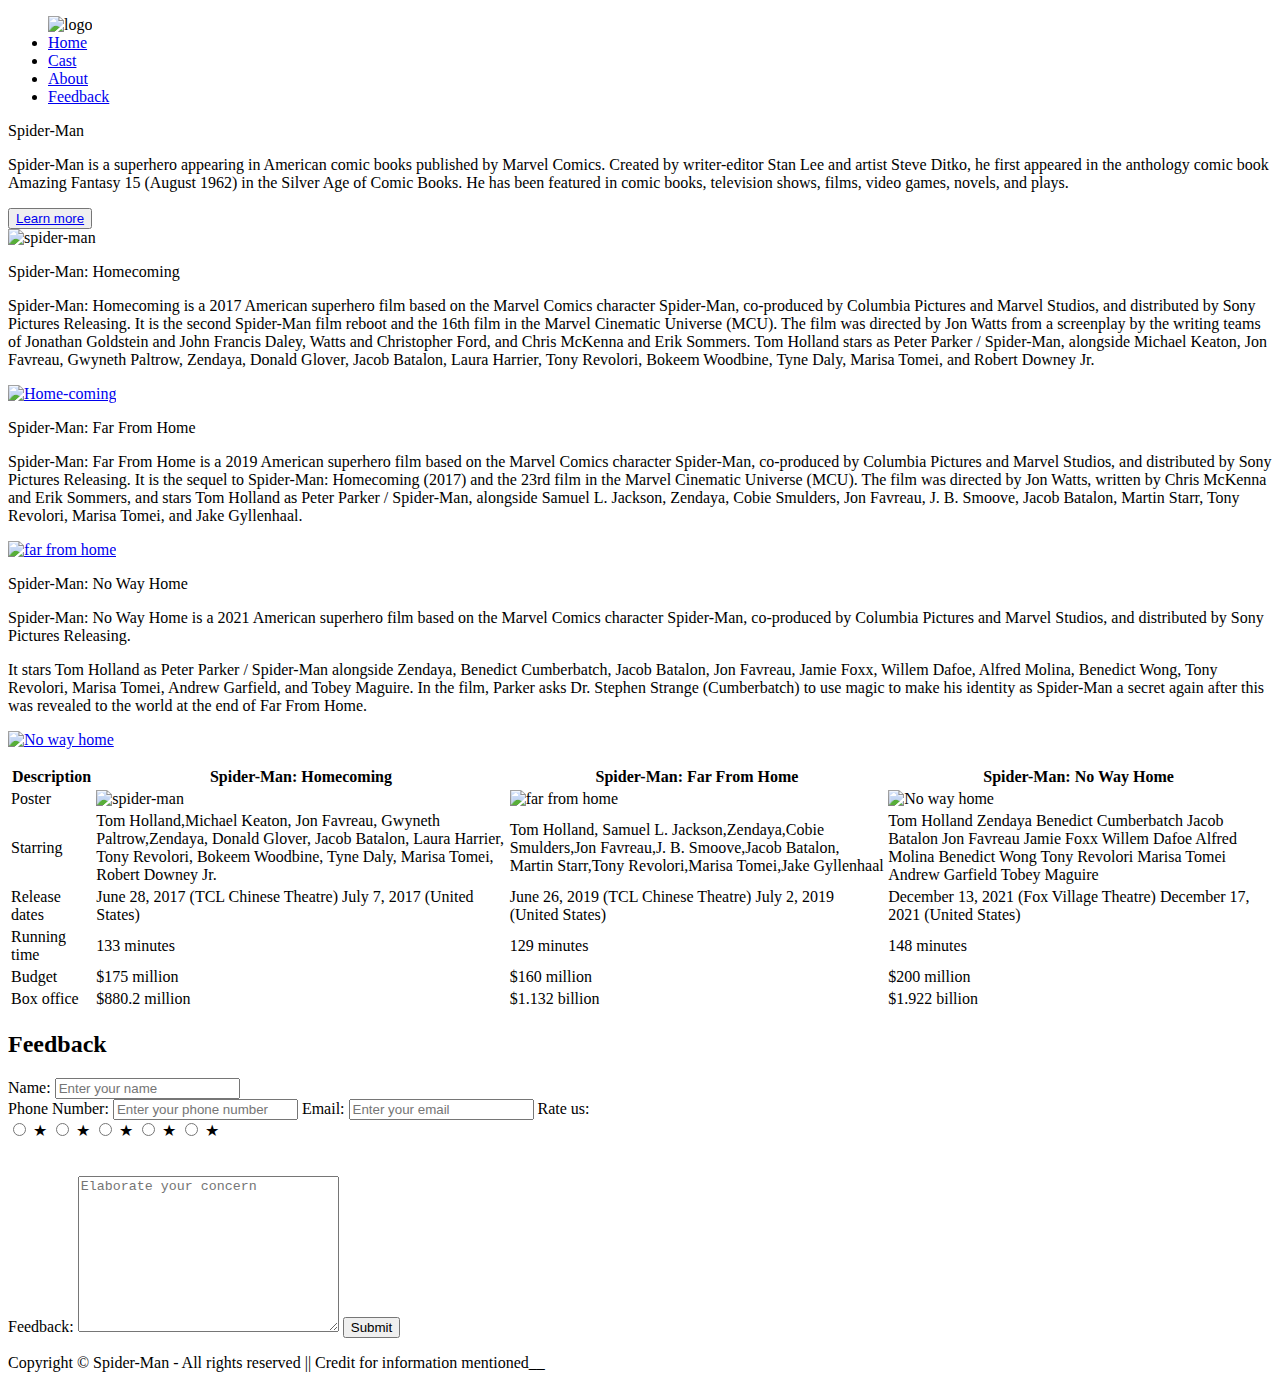
==== index.html @ 69a3e672 "Add files via upload" ====
<!DOCTYPE html>
<html lang="en">
<head>
    <meta charset="UTF-8">
    <meta name="viewport" content="width=device-width, initial-scale=1.0">
    <title><Spider-Man></Spider-Man></title>
    <link href="style.css" rel="stylesheet">
</head>
<body>
    <nav class="navbar background h-nav-resp">
        <ul class="nav-list v-class-resp">
          <div class="logo"><img src="./images/logo.png" alt="logo"></div>
          <li><a  href="index.html">Home</a></li>
          <li><a href="cast.html">Cast</a></li>
          <li><a href="#About">About</a></li>
          <li><a href="#feedback">Feedback</a></li>
        </ul>
        <div class="burger">
          <div class="line"></div>
            <div class="line"></div>
            <div class="line"></div>
        </div>
      </nav>
      <section class="background firstSection">
        <div class="box-main">
            <div class="firstHalf">
                <p class="text-big">Spider-Man </p>
                <p class="text-small">
                    Spider-Man is a superhero appearing in American comic books published by Marvel Comics. 
        Created by writer-editor Stan Lee and artist Steve Ditko, he first appeared in the anthology
         comic book Amazing Fantasy 15 (August 1962) in the Silver Age of Comic Books. He has been featured 
         in comic books, television shows, films, video games, novels, and plays.
                </p>

                <div class="buttons">
                  <button class="btn"><a href="https://en.wikipedia.org/wiki/Peter_Parker_(Marvel_Cinematic_Universe)" target="_blank"> Learn more </a> </button>
              </div>
            </div>

            <div class="secondHalf">
              <img src="./images/spider-man-main-img.png" alt="spider-man">
          </div>
        </div>
      </section>

      <section class="section" id="About" >
        <div class="paras">
          <p class="sectionTag text-big">Spider-Man: Homecoming</p>
          <p class="sectionSubTag text-small">
            Spider-Man: Homecoming is a 2017 American superhero film based on the Marvel Comics character
             Spider-Man, co-produced by Columbia Pictures and Marvel Studios, and distributed by Sony Pictures
              Releasing. It is the second Spider-Man film reboot and the 16th film in the Marvel Cinematic
               Universe (MCU). The film was directed by Jon Watts from a screenplay by the writing teams of
                Jonathan Goldstein and John Francis Daley, Watts and Christopher Ford, and Chris McKenna and
                 Erik Sommers. Tom Holland stars as Peter Parker / Spider-Man, alongside Michael Keaton, 
                 Jon Favreau, Gwyneth Paltrow, Zendaya, Donald Glover, Jacob Batalon, Laura Harrier, Tony
                  Revolori, Bokeem Woodbine, Tyne Daly, Marisa Tomei, and Robert Downey Jr.
          </div>
          <div class="thumbnail">
            <a href="https://www.primevideo.com/detail/Spider-Man-Homecoming/0HKBBPRBPUAX4P1Q5CM8KP3JXR" target="_blank">
            <img src="./images/Home-coming.jpg" alt="Home-coming">
          </a>
          </div> 
          </p>
          </section>

          <section class="section section-left ">
            <div class="paras">
              <p class="sectionTag text-big">Spider-Man: Far From Home</p>
              <p class="sectionSubTag text-small">
                Spider-Man: Far From Home is a 2019 American superhero film based on the Marvel Comics 
                character Spider-Man, co-produced by Columbia Pictures and Marvel Studios, and distributed 
                by Sony Pictures Releasing. It is the sequel to Spider-Man: Homecoming (2017) and the 23rd
                 film in the Marvel Cinematic Universe (MCU). The film was directed by Jon Watts, written by
                  Chris McKenna and Erik Sommers, and stars Tom Holland as Peter Parker / Spider-Man, alongside
                   Samuel L. Jackson, Zendaya, Cobie Smulders, Jon Favreau, J. B. Smoove, Jacob Batalon, 
                   Martin Starr, Tony Revolori, Marisa Tomei, and Jake Gyllenhaal. 
              </div>
              <div class="thumbnail">
                <a href="https://www.primevideo.com/detail/Spider-Man-Far-From-Home/0SP2T0F2VT868QB7T5OUUV18LG" target="_blank">
                <img src="./images/far from home.jpg" alt="far from home">
              </a>
              </div>
            </p>
            </section>

            <section class="section" >
              <div class="paras">
                <p class="sectionTag text-big">Spider-Man: No Way Home</p>
                <p class="sectionSubTag text-small">
                  Spider-Man: No Way Home is a 2021 American superhero film based on the Marvel Comics
                   character Spider-Man, co-produced by Columbia Pictures and Marvel Studios, and distributed 
                   by Sony Pictures Releasing. 
                </p>
                <p class="sectionSubTag text-small">
                  It stars Tom Holland as Peter Parker / Spider-Man alongside Zendaya, Benedict
                   Cumberbatch, Jacob Batalon, Jon Favreau, Jamie Foxx, Willem Dafoe, Alfred Molina, 
                   Benedict Wong, Tony Revolori, Marisa Tomei, Andrew Garfield, and Tobey Maguire. 
                   In the film, Parker asks Dr. Stephen Strange (Cumberbatch) to use magic to make his 
                   identity as Spider-Man a secret again after this was revealed to the world at the end 
                   of Far From Home.
                </p>
              </div>
              <div class="thumbnail">
                <a href="https://www.primevideo.com/detail/Spider-Man-No-Way-Home/0SDO00WXTPDLAM99CK7DB9ZMPT" target="_blank">
                <img src="./images/No way home.jpg" alt="No way home">
              </a>
              </div>
            </p>
            </section>


          

<table class="table">
    <tr>
        <th class="th">Description</th>
        <th class="th">Spider-Man: Homecoming</th>
        <th class="th">Spider-Man: Far From Home</th>
        <th class="th">Spider-Man: No Way Home</th>

    </tr>
    <tr>
      <td class="th">Poster</td>
      <td class="Poster"><img src="./images/spider-man1.jpg" alt="spider-man" id="img1" ></td>
      <td class="Poster"><img src="./images/far from home.jpg" alt="far from home" id="img2" ></td>
      <td class="Poster"><img src="./images/No way home.jpg" alt="No way home" id="img3" ></td>
    </tr>
    <tr>
        <td class="th" >Starring</td>
        <td>	Tom Holland,Michael Keaton,
          Jon Favreau,
          Gwyneth Paltrow,Zendaya,
          Donald Glover,
          Jacob Batalon,
          Laura Harrier,
          Tony Revolori,
          Bokeem Woodbine,
          Tyne Daly,
          Marisa Tomei,
          Robert Downey Jr.</td>
        <td>Tom Holland, Samuel L. Jackson,Zendaya,Cobie Smulders,Jon Favreau,J. B. Smoove,Jacob Batalon,
          Martin Starr,Tony Revolori,Marisa Tomei,Jake Gyllenhaal</td>
        <td>Tom Holland
          Zendaya
          Benedict Cumberbatch
          Jacob Batalon
          Jon Favreau
          Jamie Foxx
          Willem Dafoe
          Alfred Molina
          Benedict Wong
          Tony Revolori
          Marisa Tomei
          Andrew Garfield
          Tobey Maguire</td>
    </tr>
    <tr>
        <td class="th">Release dates</td>
        <td>June 28, 2017 (TCL Chinese Theatre)
          July 7, 2017 (United States)</td>
        <td>June 26, 2019 (TCL Chinese Theatre)
          July 2, 2019 (United States)</td>
        <td>	
          December 13, 2021 (Fox Village Theatre)
          December 17, 2021 (United States)</td>
    </tr>
    <tr>
        <td class="th">Running time</td>
        <td>133 minutes</td>
        <td>129 minutes</td>
        <td>	148 minutes</td>

    </tr>
    <tr>
        <td class="th">Budget</td>
        <td>$175 million</td>
        <td>$160 million</td>
        <td>$200 million</td>
    </tr>
    <tr>
      <td class="th">Box office</td>
      <td>$880.2 million</td>
      <td>$1.132 billion</td>
      <td>$1.922 billion</td>
  </tr>
</table>
<section class="contact" id="feedback">
  <h2 class="text-center">Feedback</h2>
  <div class="form">
    <form id="feedbackForm" class="submit" >
      <!-- onsubmit="submitForm(event)" -->
      <label for="name">Name:</label>
            <input  class="form-input" type="text" id="name"
             placeholder="Enter your name" name="name"  required>
             <br>
        <label for="phone">Phone Number:</label>
        <input class="form-input" type="number" id="phone" placeholder="Enter your phone number" 
        name="phone" pattern="[0-9]{10}" required>
        <label for="email">Email:</label>
        <input class="form-input" type="email" id="email" placeholder="Enter your email" name="email" required>
        <label for="rating">Rate us:</label>

        <div class="star-rating">
          <input type="radio" id="5-stars" name="rating" value="5" />
          <label for="5-stars" class="star">&#9733;</label>
          <input type="radio" id="4-stars" name="rating" value="4" />
          <label for="4-stars" class="star">&#9733;</label>
          <input type="radio" id="3-stars" name="rating" value="3" />
          <label for="3-stars" class="star">&#9733;</label>
          <input type="radio" id="2-stars" name="rating" value="2" />
          <label for="2-stars" class="star">&#9733;</label>
          <input type="radio" id="1-star" name="rating" value="1" />
          <label for="1-star" class="star">&#9733;</label>
      </div>
      <br>
      <br>
        <label for="concern">Feedback:</label>
        <textarea class="form-input" id="concern"cols="30" rows="10" placeholder="Elaborate your concern" name="concern" required></textarea>
            <input class="btn btn-sm btn-dark" type="submit" value="Submit">
    </form>
  </div>
</section>



<footer class="background">
  <p class="text-footer">
    Copyright &copy; Spider-Man - All rights reserved || Credit for information mentioned__ <a href="https://www.wikipedia.org/" style="color: white; " target="_blank" &nbsp;&nbsp; >  wikipedia</a>
  </p>
</footer>
<script src="app.js"></script>
</body>
</html>
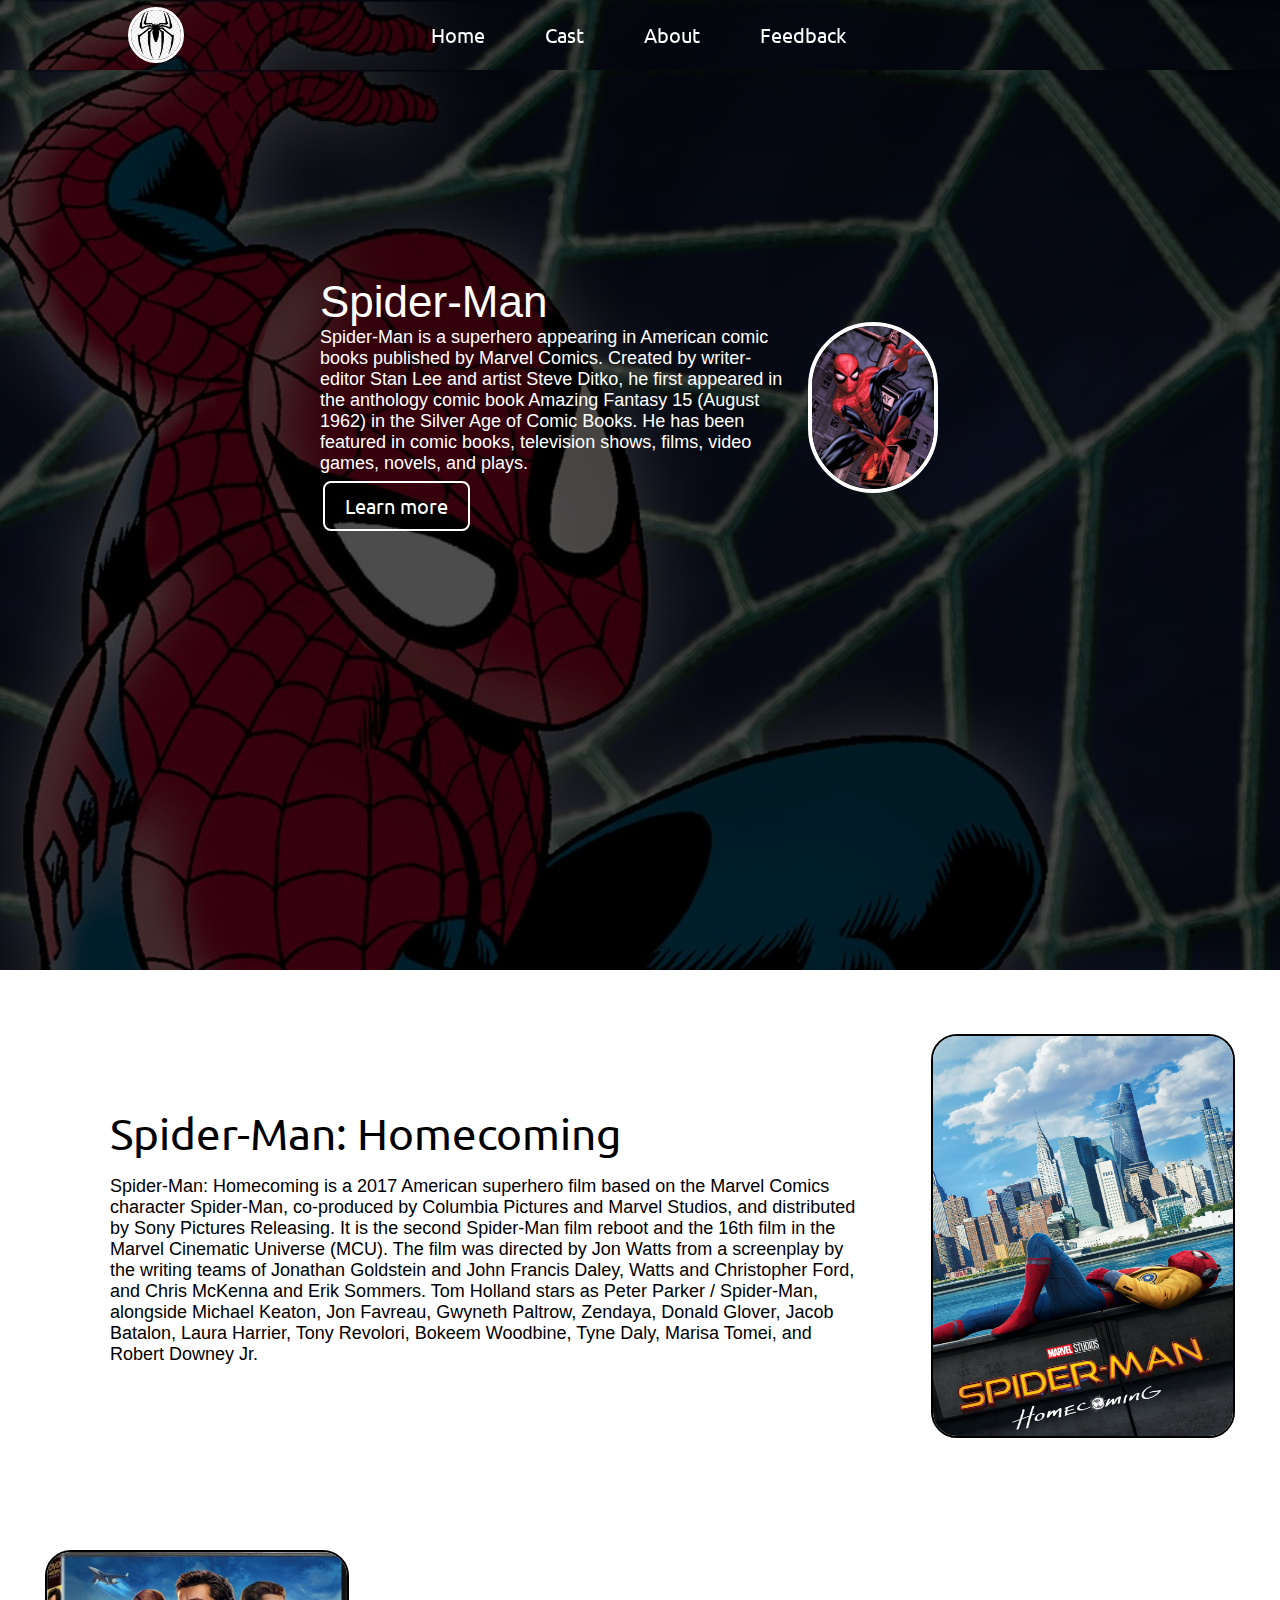
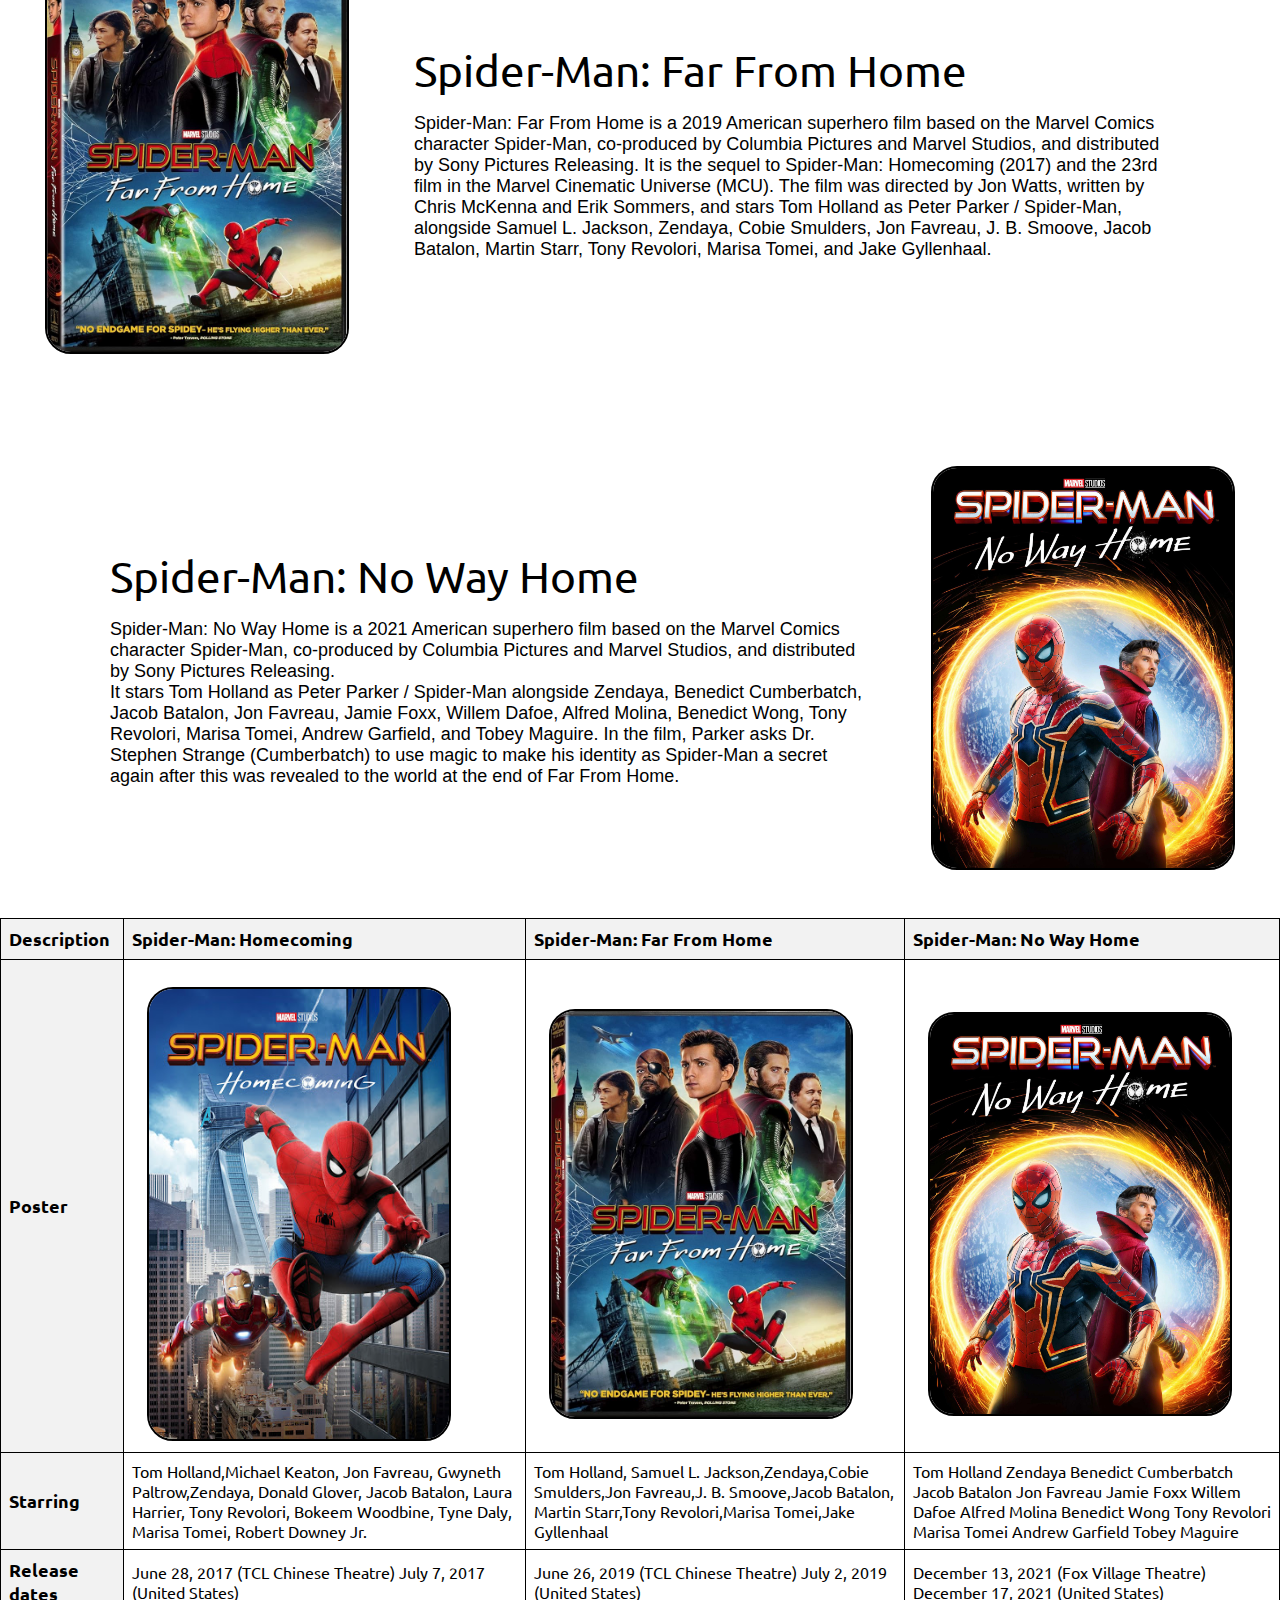
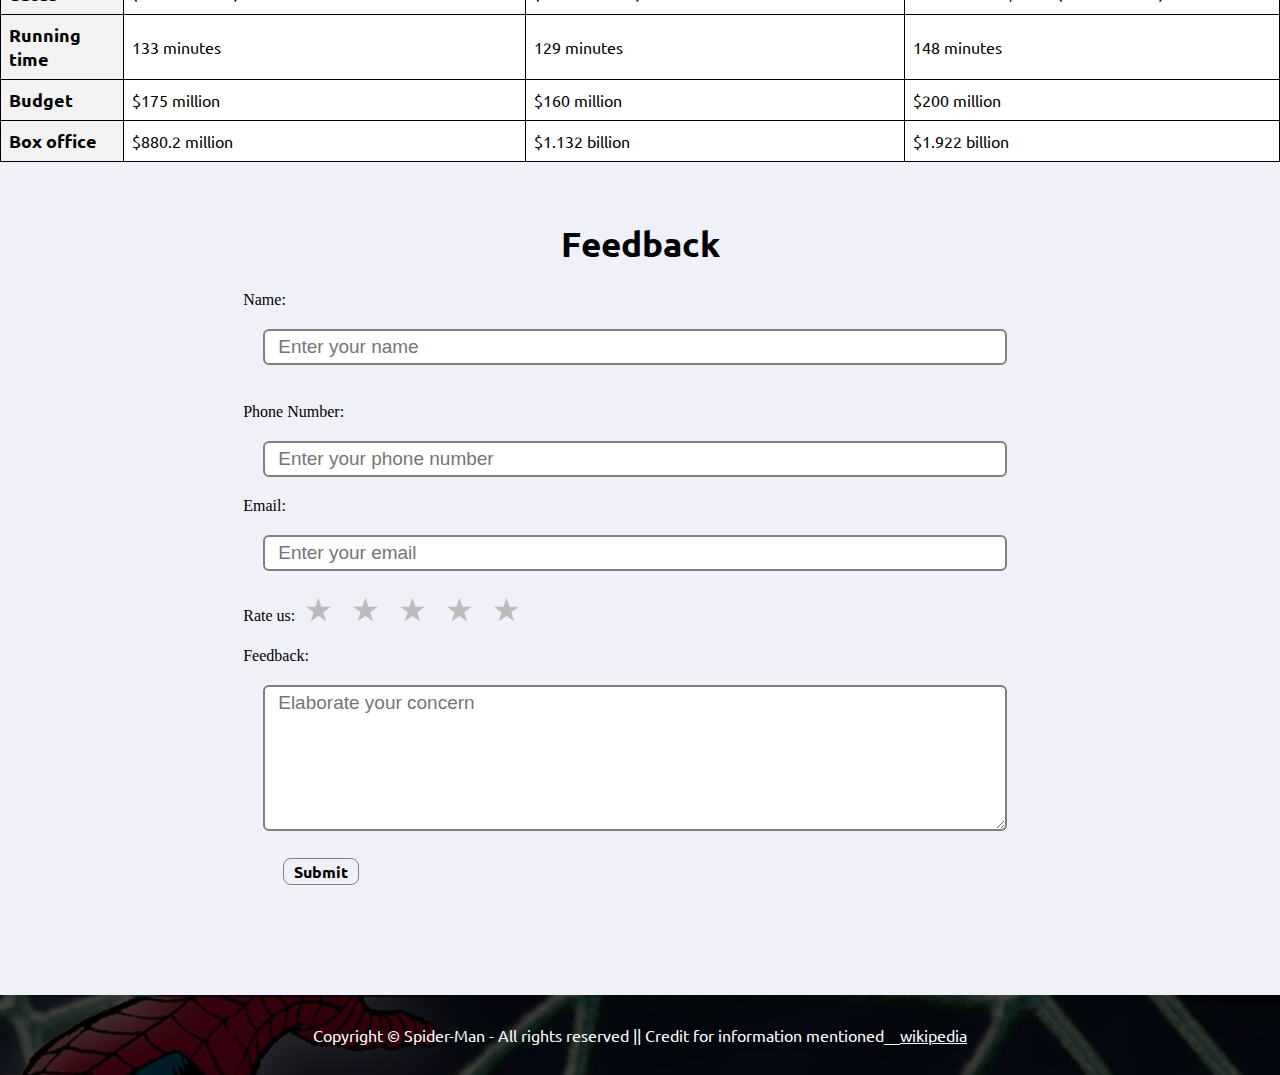
==== commit 4ee3a7bf: "Update index.html" ====
--- a/index.html
+++ b/index.html
@@ -216,7 +216,7 @@
       <br>
       <br>
         <label for="concern">Feedback:</label>
-        <textarea class="form-input" id="concern"cols="30" rows="10" placeholder="Elaborate your concern" name="concern" required></textarea>
+        <textarea class="form-input" id="concern"cols="30" rows="6" placeholder="Elaborate your concern" name="concern" required></textarea>
             <input class="btn btn-sm btn-dark" type="submit" value="Submit">
     </form>
   </div>
@@ -231,4 +231,4 @@
 </footer>
 <script src="app.js"></script>
 </body>
-</html>+</html>
--- a/style.css
+++ b/style.css
@@ -0,0 +1,331 @@
+@import url('https://fonts.googleapis.com/css2?family=Ubuntu&display=swap');
+*{
+    margin: 0;
+    padding-left: 0;
+}
+html{
+    scroll-behavior: smooth;
+}
+.buttons a{
+    text-decoration: none;
+    color: white;
+}
+.logo{
+    width: 30%;
+    display: flex;
+    justify-content: left; 
+    align-items: center;
+    margin-right: 30px;
+} 
+.logo img{
+    width: 20%;
+    max-width: 100px; 
+    border:3px solid white;
+    border-radius:50px ;
+    margin: 5px;
+}
+.navbar{
+    height: 50px;
+    display: flex;
+    align-items: center;
+    position: sticky;
+    top: 0;
+    cursor: pointer;
+    padding: 10px 50px;
+    
+}
+.nav-list{
+    width: 70%;
+    display: flex;
+    align-items: center;
+    list-style: none;
+    justify-content: flex-end;
+}
+.nav-list li{
+    padding: 10px 0px;
+}
+.nav-list li a{
+    float: left;
+    text-decoration: none;
+    color: white;
+    font-size: 20px;
+    font-family: "Ubuntu", sans-serif;
+    padding: 14px 30px;   
+}
+.nav-list li a:hover{
+    color: grey;
+}
+.burger{
+    display: none;
+    position: absolute;
+    cursor: pointer;
+    right: 5%;
+    top: 15px;
+}
+.line{
+    width: 33px;
+    background-color: white;
+    height: 4px;
+    margin: 5px 3px;
+}
+.background{
+    background: rgba(0, 0, 0, 0.7) url('background.jpg');
+    background-size:cover;
+    background-blend-mode: darken;
+}
+.box-main{
+    display: flex;
+    justify-content: center;
+    align-items: center;
+    color: white;
+    font-family: 'Segoe UI', Tahoma, Geneva, Verdana, sans-serif;
+    max-width: 50%;
+    margin: auto;
+    height: 75%;
+}
+.firstSection{
+    height: 100vh;
+}
+.firstHalf{
+    width: 80%;
+    display: flex;
+    flex-direction: column;
+    justify-content: center;
+}
+.secondHalf{
+    width: 30% ;
+}
+.secondHalf img{
+    width: 70%;
+    border: 4px solid white;
+    display: block;
+    margin: auto;
+    border-radius: 150px;
+}
+.text-big{
+    font-size: 44px;
+   }
+.text-small{
+    font-size: 18px;
+}
+.btn{
+    padding: 10px 20px;
+    margin: 7px 3px;
+    border: 2px solid white;
+    border-radius:  8px;
+    background: none;
+    color: white;
+    cursor: pointer;
+    font-family:"Ubuntu", sans-serif; 
+    font-size: 20px;
+}
+.btn-sm{
+    padding: 2px 10px;
+    vertical-align: middle;
+    font-size: 16px;
+    font-weight: bold;
+    margin-left: 40px ;
+    
+}
+.btn-dark{
+    color: black;
+    border: 1px solid grey;
+    
+}
+.section{
+    
+    display:flex;
+    align-items:center;
+    justify-content:space-evenly;
+    /* max-width:80%; */
+    padding: 45px;
+    margin-top:auto;
+    font-family:"Ubuntu", sans-serif;
+}
+.section-left{
+    flex-direction: row-reverse;
+}
+.paras{
+    padding: 0px 65px;
+}
+.sectionTag{
+    padding: 16px 0;
+}
+.sectionSubTag{
+    font-family: 'Segoe UI', Tahoma, Geneva, Verdana, sans-serif;
+}
+.thumbnail img{
+    align-items: center;
+    width: 300px;
+    height: 400px;
+    border: 2px solid black;
+    border-radius: 26px;
+    margin-top: 19px;
+}
+.Poster img{
+    align-items: center;
+    width: 100%;
+    height: auto;
+    border: 2px solid black;
+    border-radius: 26px;
+    margin-top: 19px;
+    margin-left: 15px;
+    max-width: 300px;
+}
+table {
+    width: 100%;
+    border-collapse: collapse;
+    margin: 0 auto;
+    margin-right: 20px;
+    overflow-x: auto;
+    font-family:"Ubuntu", sans-serif;
+}
+th, td {
+    border: 1px solid black;
+    padding: 8px;
+    text-align: left;
+}
+.th{
+    background-color: #f2f2f2;
+    font-weight: bold;
+    font-size: 18px;
+}
+.contact{
+    background-color: #f0f0f9;
+    height:833px ;
+    align-items: center;    
+}
+.text-center{
+    text-align: center;
+    padding-top: 60px;
+    font-family:"Ubuntu", sans-serif;
+    font-size:35px ;
+}
+.form{
+    max-width: 62%;
+    margin: 25px auto;
+   justify-content: center;
+}
+.form-input{
+    display: block;
+    margin: 20px ;
+    padding: 5px 13px;
+    width: 90%;
+    font-size: 19px;
+    border: 2px solid grey;
+    border-radius: 6px;
+    font-family: 'Segoe UI', Tahoma, Geneva, Verdana, sans-serif;
+}
+
+.star-rating {
+    direction: rtl;
+    display: inline-block;
+    font-size: 2em;
+}
+.star-rating input {
+    display: none;
+}
+.star-rating label {
+    color: #bbb;
+    cursor: pointer;
+    padding: 0 5px;
+}
+.star-rating input:checked ~ label,
+.star-rating label:hover,
+.star-rating label:hover ~ label {
+    color: #f2b600;
+}
+.text-footer{
+    text-align: center;
+    padding: 30px 0;
+    font-family:"Ubuntu", sans-serif;
+    display: flex;
+    justify-content: center;
+    color: white;
+}
+@media only screen and (max-width: 1155px){
+    .nav-list{
+        flex-direction: column;
+    }
+    .navbar{
+        flex-direction: column;
+        transition: all 0.7s ease-out;
+        height: 447px;
+    }
+    
+    .box-main{
+        flex-direction: column-reverse;
+        max-width: 100%;
+    }
+    .burger{
+        display: block;
+    }
+    .logo {
+        width: 40%; 
+        justify-content: center;
+        margin-right: 0;
+    } 
+    .h-nav-resp{
+        height:auto ;
+    }
+    .v-class-resp{
+        opacity: 0;
+        height: 30px;
+    } 
+    .section{
+        flex-direction: column-reverse; 
+     }
+     .text-small{
+        text-align: center;
+     }
+     .text-big{
+        text-align: center;
+     }
+     .buttons{
+        text-align: center;
+     }
+     .paras{
+        padding: 0px;
+     }
+     
+    th,td{
+        font-size: 14px;
+        padding: 6px;
+    }
+    .Poster img{
+        max-width: 150px;
+    }
+    table{
+        display: block; 
+        overflow-x: auto;
+        white-space: nowrap;
+    }
+     #img1{
+        width: 100%;
+        margin: 0%;
+        border: none;
+        border-radius: 10px;
+     }
+     #img2{
+        width: 100%;
+        margin: 0%;
+        border: none;
+        border-radius: 10px;
+     }
+     #img3{
+        width: 100%;
+        margin: 0;
+        padding: 0%;
+        border: none;
+        border-radius: 10px;
+     }
+     .btn-sm{
+        padding: 3px 10px;
+        vertical-align: middle;
+        font-size: 16px;
+        font-weight: bold;;
+        margin-left: 20px ;
+        margin-top: 0%;
+       
+    }
+}
